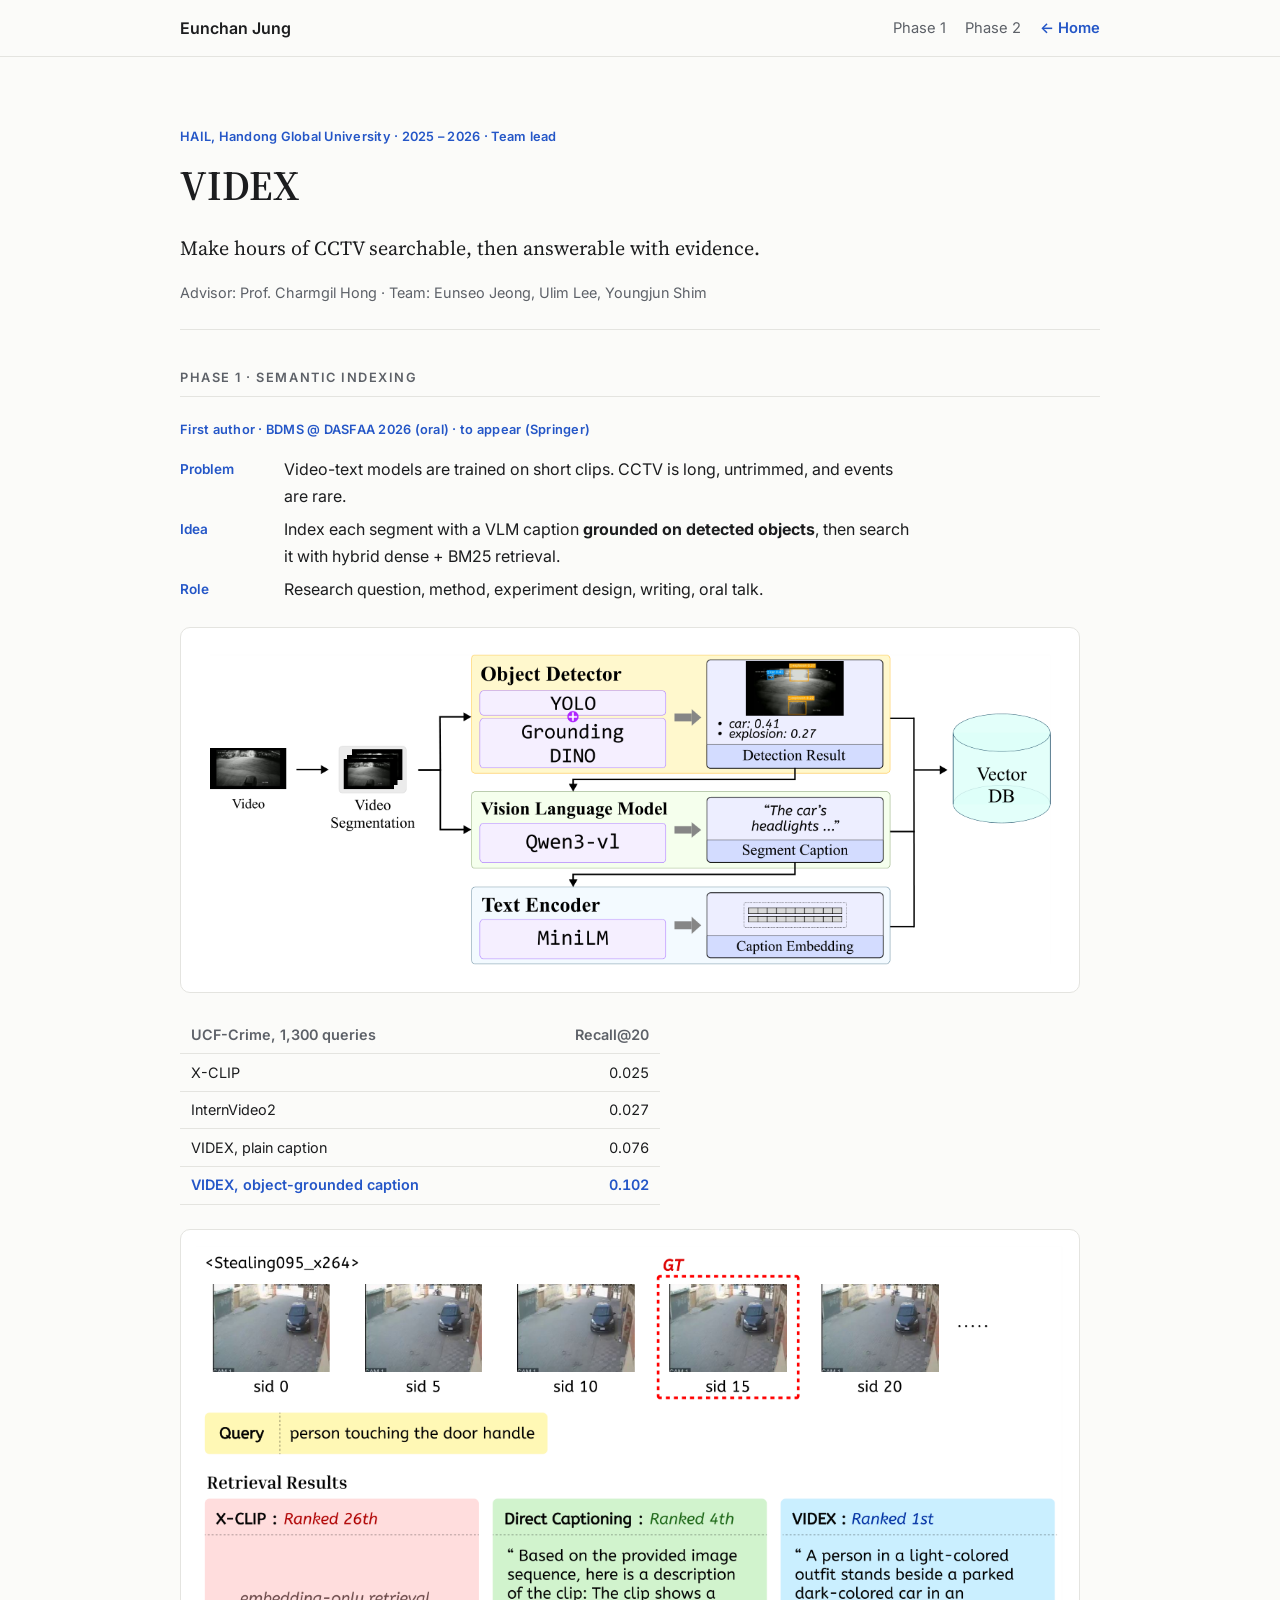
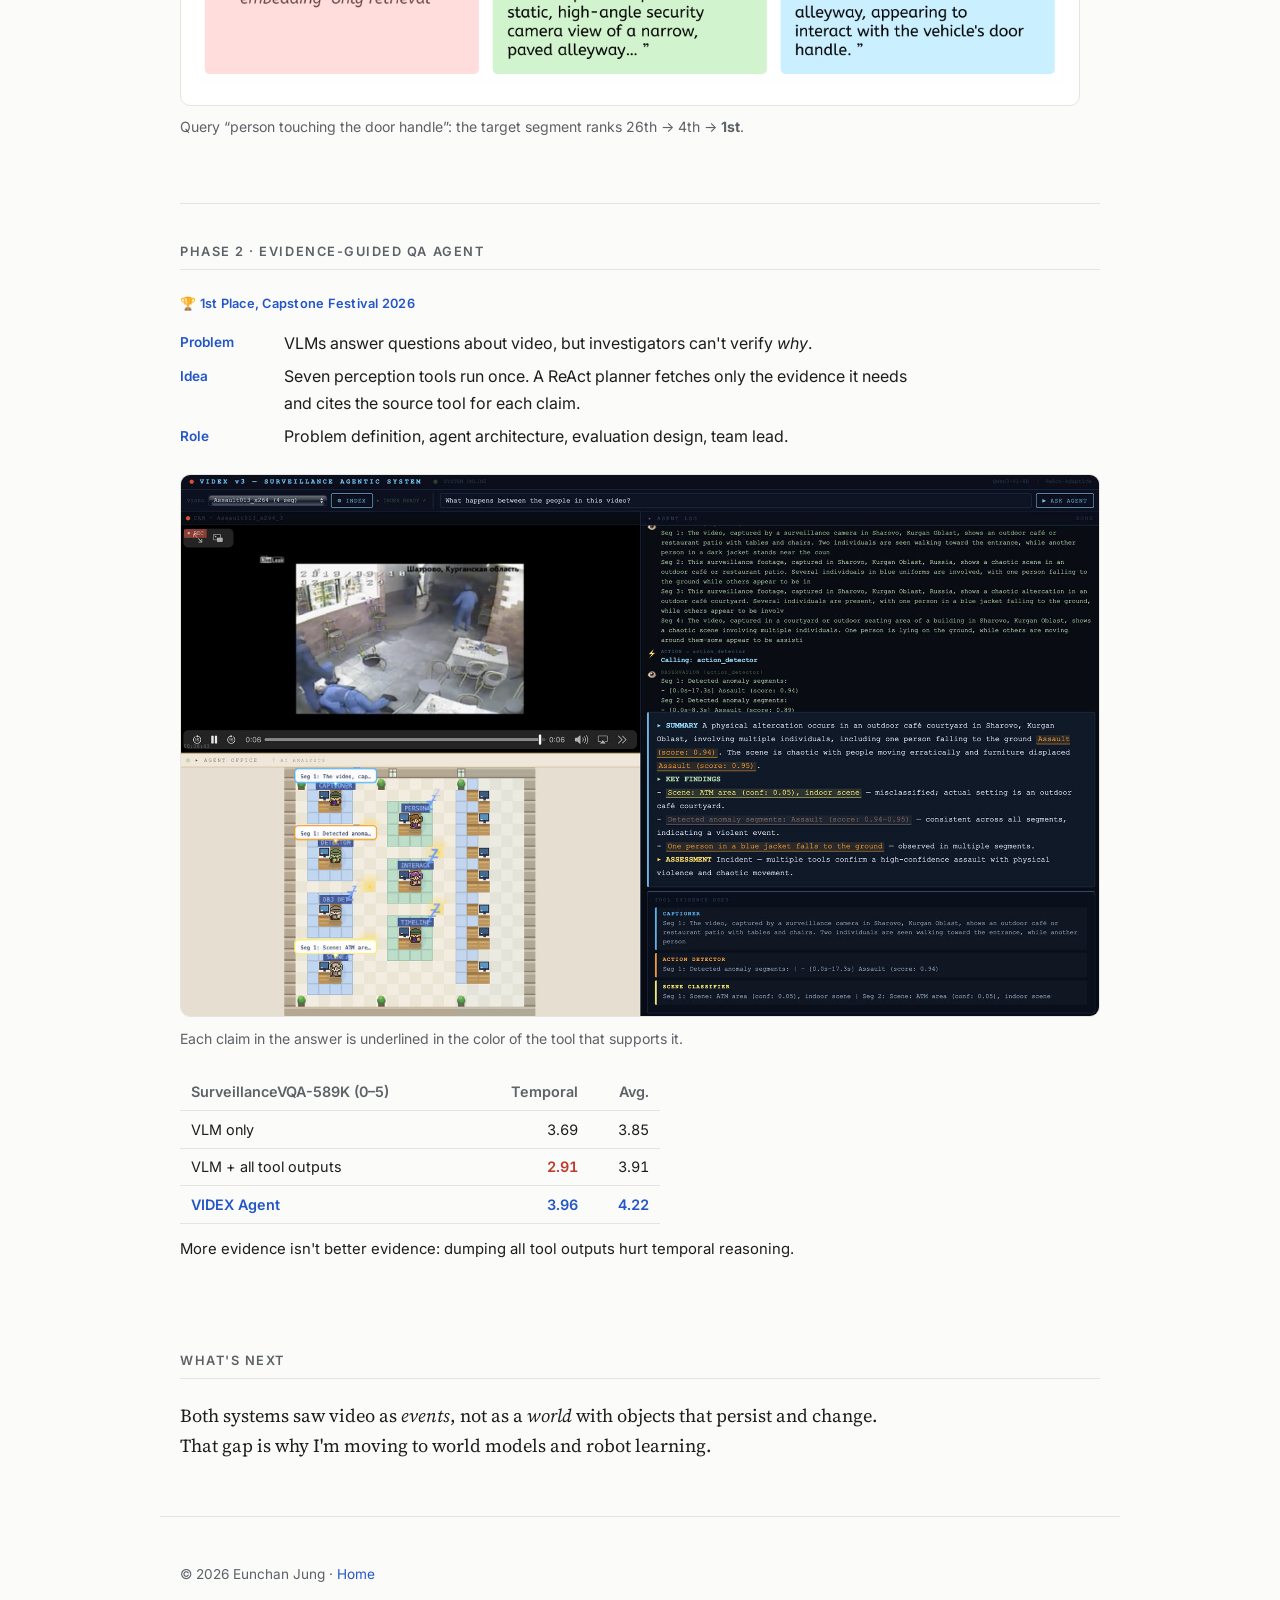
==== videx.html @ 6996e704 "Initial personal website Co-Authored-By: Claude Opus 5.5 <noreply@anthropic.com>" ====
<!DOCTYPE html>
<html lang="en">
<head>
  <meta charset="UTF-8" />
  <meta name="viewport" content="width=device-width, initial-scale=1.0" />
  <title>VIDEX · Eunchan Jung</title>
  <meta name="description" content="VIDEX: semantic indexing and evidence-guided question answering for long surveillance video." />
  <link rel="preconnect" href="https://fonts.googleapis.com" />
  <link rel="preconnect" href="https://fonts.gstatic.com" crossorigin />
  <link href="https://fonts.googleapis.com/css2?family=Inter:wght@400;500;600;700&family=Source+Serif+4:wght@500;600&display=swap" rel="stylesheet" />
  <link rel="stylesheet" href="css/style.css" />
</head>
<body>

  <header class="nav">
    <div class="wrap nav-inner">
      <a class="nav-name" href="index.html">Eunchan Jung</a>
      <nav class="nav-links">
        <a href="#phase1">Phase 1</a>
        <a href="#phase2">Phase 2</a>
        <a href="index.html" class="nav-cv">← Home</a>
      </nav>
    </div>
  </header>

  <main class="wrap">

    <section class="page-head">
      <p class="kicker">HAIL, Handong Global University · 2025 – 2026 · Team lead</p>
      <h1>VIDEX</h1>
      <p class="tagline">Make hours of CCTV searchable, then answerable with evidence.</p>
      <p class="meta">Advisor: Prof. Charmgil Hong · Team: Eunseo Jeong, Ulim Lee, Youngjun Shim <!-- TODO: confirm per phase --></p>
    </section>

    <!-- TODO: demo video (YouTube unlisted) — uncomment when ready
    <section class="demo">
      <div class="media video"><iframe src="https://www.youtube.com/embed/VIDEO_ID" title="VIDEX demo" allowfullscreen></iframe></div>
    </section>
    -->

    <!-- ===================== PHASE 1 ===================== -->
    <section id="phase1">
      <h2>Phase 1 · Semantic Indexing</h2>
      <p class="kicker">First author · BDMS @ DASFAA 2026 (oral) · to appear (Springer)</p>

      <dl class="brief">
        <dt>Problem</dt><dd>Video-text models are trained on short clips. CCTV is long, untrimmed, and events are rare.</dd>
        <dt>Idea</dt><dd>Index each segment with a VLM caption <b>grounded on detected objects</b>, then search it with hybrid dense + BM25 retrieval.</dd>
        <dt>Role</dt><dd>Research question, method, experiment design, writing, oral talk.</dd>
      </dl>

      <figure class="figure paper-fig">
        <img src="assets/img/videx_phase1.png" alt="VIDEX semantic indexing pipeline: segmentation, YOLO + Grounding DINO, Qwen3-VL captions, MiniLM embeddings, vector DB" />
      </figure>

      <div class="table-wrap narrow">
        <table>
          <thead><tr><th>UCF-Crime, 1,300 queries</th><th>Recall@20</th></tr></thead>
          <tbody>
            <tr><td>X-CLIP</td><td>0.025</td></tr>
            <tr><td>InternVideo2</td><td>0.027</td></tr>
            <tr><td>VIDEX, plain caption</td><td>0.076</td></tr>
            <tr class="best"><td>VIDEX, object-grounded caption</td><td>0.102</td></tr>
          </tbody>
        </table>
      </div>

      <figure class="figure paper-fig">
        <img src="assets/img/videx_phase1_case.png" alt="Case study: X-CLIP ranks the target 26th, plain captioning 4th, VIDEX 1st" />
        <figcaption>Query “person touching the door handle”: the target segment ranks 26th → 4th → <b>1st</b>.</figcaption>
      </figure>
    </section>

    <!-- ===================== PHASE 2 ===================== -->
    <section id="phase2">
      <h2>Phase 2 · Evidence-Guided QA Agent</h2>
      <p class="kicker">🏆 1st Place, Capstone Festival 2026</p>

      <dl class="brief">
        <dt>Problem</dt><dd>VLMs answer questions about video, but investigators can't verify <em>why</em>.</dd>
        <dt>Idea</dt><dd>Seven perception tools run once. A ReAct planner fetches only the evidence it needs and cites the source tool for each claim.</dd>
        <dt>Role</dt><dd>Problem definition, agent architecture, evaluation design, team lead.</dd>
      </dl>

      <figure class="figure">
        <img src="assets/img/videx_agent_gui.jpg" alt="VIDEX Agent interface: CCTV player, tool activity, reasoning log with evidence-highlighted answer" />
        <figcaption>Each claim in the answer is underlined in the color of the tool that supports it.</figcaption>
      </figure>

      <div class="table-wrap narrow">
        <table class="wide">
          <thead><tr><th>SurveillanceVQA-589K (0–5)</th><th>Temporal</th><th>Avg.</th></tr></thead>
          <tbody>
            <tr><td>VLM only</td><td>3.69</td><td>3.85</td></tr>
            <tr><td>VLM + all tool outputs</td><td class="bad">2.91</td><td>3.91</td></tr>
            <tr class="best"><td>VIDEX Agent</td><td>3.96</td><td>4.22</td></tr>
          </tbody>
        </table>
      </div>
      <p class="result">More evidence isn't better evidence: dumping all tool outputs hurt temporal reasoning.</p>
    </section>

    <!-- ===================== NEXT ===================== -->
    <section id="next">
      <h2>What's next</h2>
      <p class="statement">
        Both systems saw video as <em>events</em>, not as a <em>world</em> with objects that persist and change.
        That gap is why I'm moving to world models and robot learning.
      </p>
    </section>

  </main>

  <footer class="wrap footer">
    <p>© <span id="year"></span> Eunchan Jung · <a href="index.html">Home</a></p>
  </footer>
  <script>document.getElementById('year').textContent = new Date().getFullYear();</script>
</body>
</html>
---- css/style.css ----
/* ---------- Tokens ---------- */
:root {
  --bg: #fbfbf9;
  --surface: #ffffff;
  --text: #1c1d1f;
  --muted: #5d6168;
  --line: #e4e4e0;
  --accent: #2456c7;
  --accent-soft: #e8eefb;
  --ok: #1f9d55;
  --radius: 10px;
  --max: 960px;
  color-scheme: light;
}
@media (prefers-color-scheme: dark) {
  :root {
    --bg: #131416;
    --surface: #1b1c1f;
    --text: #e8e8e6;
    --muted: #a0a3a9;
    --line: #2c2e32;
    --accent: #7ea2ff;
    --accent-soft: #1e2740;
    color-scheme: dark;
  }
}

/* ---------- Base ---------- */
* { box-sizing: border-box; }
html { scroll-behavior: smooth; scroll-padding-top: 72px; }
body {
  margin: 0;
  background: var(--bg);
  color: var(--text);
  font: 16px/1.65 "Inter", system-ui, -apple-system, "Segoe UI", sans-serif;
}
img { max-width: 100%; display: block; }
a { color: var(--accent); text-decoration: none; }
a:hover { text-decoration: underline; }
.wrap { max-width: var(--max); margin: 0 auto; padding-inline: 20px; }

h1, h2, h3 { line-height: 1.25; margin: 0 0 .5em; }
h1 { font-family: "Source Serif 4", Georgia, serif; font-size: clamp(2rem, 5vw, 2.6rem); font-weight: 600; }
h2 {
  font-size: .8rem; letter-spacing: .12em; text-transform: uppercase;
  color: var(--muted); font-weight: 600;
  padding-bottom: .6rem; border-bottom: 1px solid var(--line); margin-bottom: 1.4rem;
}
h3 { font-size: 1.1rem; font-weight: 600; }
section { padding-block: 2.5rem; }

/* ---------- Nav ---------- */
.nav {
  position: sticky; top: 0; z-index: 10;
  background: color-mix(in srgb, var(--bg) 88%, transparent);
  backdrop-filter: blur(8px);
  border-bottom: 1px solid var(--line);
}
.nav-inner { display: flex; align-items: center; justify-content: space-between; height: 56px; gap: 1rem; }
.nav-name { font-weight: 600; color: var(--text); }
.nav-links { display: flex; gap: 1.2rem; font-size: .92rem; }
.nav-links a { color: var(--muted); }
.nav-links a:hover { color: var(--text); text-decoration: none; }
.nav-links .nav-cv { color: var(--accent); font-weight: 600; }
@media (max-width: 600px) {
  .nav-links a:not(.nav-cv) { display: none; }
}

/* ---------- Hero ---------- */
.hero {
  display: grid; grid-template-columns: 1.1fr 1fr; gap: 2.5rem; align-items: center;
  padding-block: 4rem 2.5rem;
}
.avatar { width: 88px; height: 88px; border-radius: 50%; object-fit: cover; margin-bottom: 1rem; }
.tagline { font-family: "Source Serif 4", Georgia, serif; font-size: 1.25rem; margin: 0 0 1rem; }
.tagline .arrow { color: var(--accent); }
.lead { color: var(--muted); margin: 0 0 1rem; }
.status {
  display: inline-flex; align-items: center; gap: .5rem;
  font-size: .88rem; padding: .35rem .8rem; border-radius: 999px;
  background: var(--accent-soft); margin: 0 0 1.2rem;
}
.dot { width: 8px; height: 8px; border-radius: 50%; background: var(--ok); }
.links { display: flex; flex-wrap: wrap; gap: .5rem; }
.btn {
  font-size: .88rem; padding: .45rem .9rem; border-radius: 8px;
  border: 1px solid var(--line); color: var(--text); background: var(--surface);
}
.btn:hover { border-color: var(--accent); text-decoration: none; }
.btn.primary { background: var(--accent); border-color: var(--accent); color: #fff; }
.hero.solo { grid-template-columns: 1fr; max-width: 46rem; }
@media (max-width: 760px) {
  .hero { grid-template-columns: 1fr; padding-top: 2.5rem; }
}

/* ---------- Media / placeholders ---------- */
.media { aspect-ratio: 16 / 10; border-radius: var(--radius); overflow: hidden; background: var(--surface); max-width: 100%; }
.media.video { aspect-ratio: 16 / 9; }
.media iframe, .media img, .media video { width: 100%; height: 100%; border: 0; object-fit: cover; }
.placeholder {
  height: 100%; display: grid; place-items: center; text-align: center;
  border: 2px dashed var(--line); border-radius: var(--radius);
  color: var(--muted); font-size: .9rem; padding: 1rem;
}

/* ---------- News ---------- */
.news { list-style: none; padding: 0; margin: 0; }
.news li { display: flex; gap: 1rem; padding: .35rem 0; }
.news time { flex: 0 0 4.5rem; color: var(--muted); font-variant-numeric: tabular-nums; font-size: .92rem; padding-top: .1rem; }

/* ---------- Research ---------- */
.interests { padding-left: 1.2rem; }
.interests li { margin-bottom: .35rem; }

/* ---------- Projects ---------- */
.project {
  display: grid; grid-template-columns: 300px 1fr; gap: 1.8rem;
  padding: 1.5rem 0; border-bottom: 1px solid var(--line);
}
.project:last-of-type { border-bottom: 0; }
.project p { margin: 0 0 .8rem; }
.kicker { font-size: .8rem; color: var(--accent); font-weight: 600; letter-spacing: .02em; }
.takeaway { background: var(--accent-soft); padding: .6rem .9rem; border-radius: 8px; font-size: .95rem; }
.tags { display: flex; flex-wrap: wrap; gap: .4rem; }
.tags span { font-size: .75rem; padding: .15rem .55rem; border-radius: 999px; border: 1px solid var(--line); color: var(--muted); }
.plinks { font-size: .9rem; font-weight: 500; }
.phases { padding-left: 1.1rem; margin: 0 0 .8rem; font-size: .95rem; }
.phases li { margin-bottom: .3rem; }
@media (max-width: 760px) {
  .project { grid-template-columns: 1fr; gap: 1rem; }
}

.table-wrap { overflow-x: auto; margin-bottom: .8rem; }
table { border-collapse: collapse; width: 100%; font-size: .9rem; }
th, td { text-align: left; padding: .4rem .7rem; border-bottom: 1px solid var(--line); }
th { color: var(--muted); font-weight: 600; }
td:last-child, th:last-child { text-align: right; font-variant-numeric: tabular-nums; }

/* ---------- Publications ---------- */
.pubs { padding-left: 1.2rem; }
.pubs li { margin-bottom: .8rem; }
.pub-title { display: block; font-weight: 500; }

/* ---------- About ---------- */
.about-grid { display: grid; grid-template-columns: repeat(auto-fit, minmax(220px, 1fr)); gap: 1.5rem; }
.about-grid p { margin: 0; color: var(--muted); }
.about-grid strong { color: var(--text); }

/* Project groups */
.group-head { margin: 1.5rem 0 .2rem; }
.group-head:first-of-type { margin-top: 0; }
.group-head h3 { font-size: 1.25rem; margin-bottom: .3rem; }
.group-head p { margin: 0; color: var(--muted); font-size: .92rem; }
.arc { display: inline-block; margin-top: .3rem; color: var(--text); }
.arc .arrow { color: var(--accent); }
.project h4 { font-size: 1.08rem; margin: 0 0 .6rem; line-height: 1.3; }
.project .media img { object-fit: cover; object-position: left top; }
.role { font-size: .93rem; border-left: 3px solid var(--accent); padding-left: .8rem; }
.soon { color: var(--muted); font-weight: 400; font-style: italic; }
tr.best td { font-weight: 600; color: var(--accent); }
.compact { list-style: none; padding: 0; margin: 0; }
.compact li { padding: .6rem 0; color: var(--muted); font-size: .95rem; }
.compact strong { color: var(--text); }
.when { color: var(--muted); font-size: .85rem; font-variant-numeric: tabular-nums; }

/* Project detail page */
.page-head { padding-block: 3.5rem 1.5rem; }
.page-head .meta { color: var(--muted); font-size: .9rem; margin: 0; }
.demo { padding-block: 0 1rem; }
.demo .media { max-width: 820px; }
.two-col { display: grid; grid-template-columns: 1fr 1fr; gap: 2rem; margin-bottom: 1rem; }
@media (max-width: 760px) { .two-col { grid-template-columns: 1fr; gap: .5rem; } }
section h4 { font-size: .98rem; margin: 1rem 0 .5rem; }
.steps { padding-left: 1.2rem; margin: 0; }
.steps li { margin-bottom: .45rem; }
.figure { margin: 1.5rem 0; }
.figure img { border-radius: var(--radius); border: 1px solid var(--line); }
/* Paper figures have a white background: keep them on white in both themes */
.media.fig { background: #fff; border: 1px solid var(--line); display: grid; place-items: center; padding: .6rem; }
.project .media.fig img { object-fit: contain; }
.paper-fig img { background: #fff; padding: .8rem; max-width: 900px; width: 100%; }
.figure figcaption { color: var(--muted); font-size: .88rem; margin-top: .6rem; }
.note { color: var(--muted); font-size: .88rem; margin: 0 0 .6rem; }
.findings { padding-left: 1.2rem; margin: .5rem 0 1.2rem; }
.findings li { margin-bottom: .35rem; }
table.wide td:not(:first-child), table.wide th:not(:first-child) { text-align: right; font-variant-numeric: tabular-nums; }
td.bad { color: #c0392b; font-weight: 600; }
.more { font-weight: 600; }

/* Concise layout helpers */
.statement { font-family: "Source Serif 4", Georgia, serif; font-size: 1.15rem; line-height: 1.6; max-width: 46rem; margin: 0 0 1rem; }
.chips { display: flex; flex-wrap: wrap; gap: .45rem; margin: 0; }
.chips span { font-size: .82rem; padding: .25rem .7rem; border-radius: 999px; background: var(--accent-soft); color: var(--accent); font-weight: 500; }
.result { font-size: .93rem; color: var(--text); margin: 0 0 .7rem !important; }
.result b { color: var(--accent); }
a.media { display: block; }
a.media:hover { opacity: .92; }
.earlier { color: var(--muted); font-size: .92rem; margin: 1.2rem 0 0; }
.about-line { color: var(--muted); font-size: .93rem; margin: .4rem 0; }
.about-line b { color: var(--text); margin-right: .4rem; }
.brief { display: grid; grid-template-columns: 5.5rem 1fr; gap: .45rem 1rem; margin: 1rem 0 1.4rem; max-width: 46rem; }
.brief dt { font-weight: 600; font-size: .85rem; color: var(--accent); padding-top: .1rem; }
.brief dd { margin: 0; }
.narrow { max-width: 30rem; }
#phase1, #phase2 { border-top: 1px solid var(--line); }

/* Experience timeline */
.timeline { list-style: none; padding: 0; margin: 0 0 1rem; }
.timeline li { display: grid; grid-template-columns: 7rem 1fr; gap: 1rem; padding: .3rem 0; }
.timeline small { color: var(--muted); font-size: .88rem; }
@media (max-width: 600px) {
  .timeline li { grid-template-columns: 1fr; gap: 0; }
}

.skills-title { margin-top: 2rem; }
.skills { display: grid; grid-template-columns: 11rem 1fr; gap: .55rem 1.2rem; margin: 0; }
.skills dt { font-weight: 600; font-size: .92rem; }
.skills dd { margin: 0; color: var(--muted); font-size: .95rem; }
.skills .learning { color: var(--accent); font-weight: 500; }
@media (max-width: 600px) {
  .skills { grid-template-columns: 1fr; gap: .1rem; }
  .skills dd { margin-bottom: .7rem; }
}

/* ---------- Footer ---------- */
.footer { padding-block: 2rem 3rem; color: var(--muted); font-size: .85rem; border-top: 1px solid var(--line); }
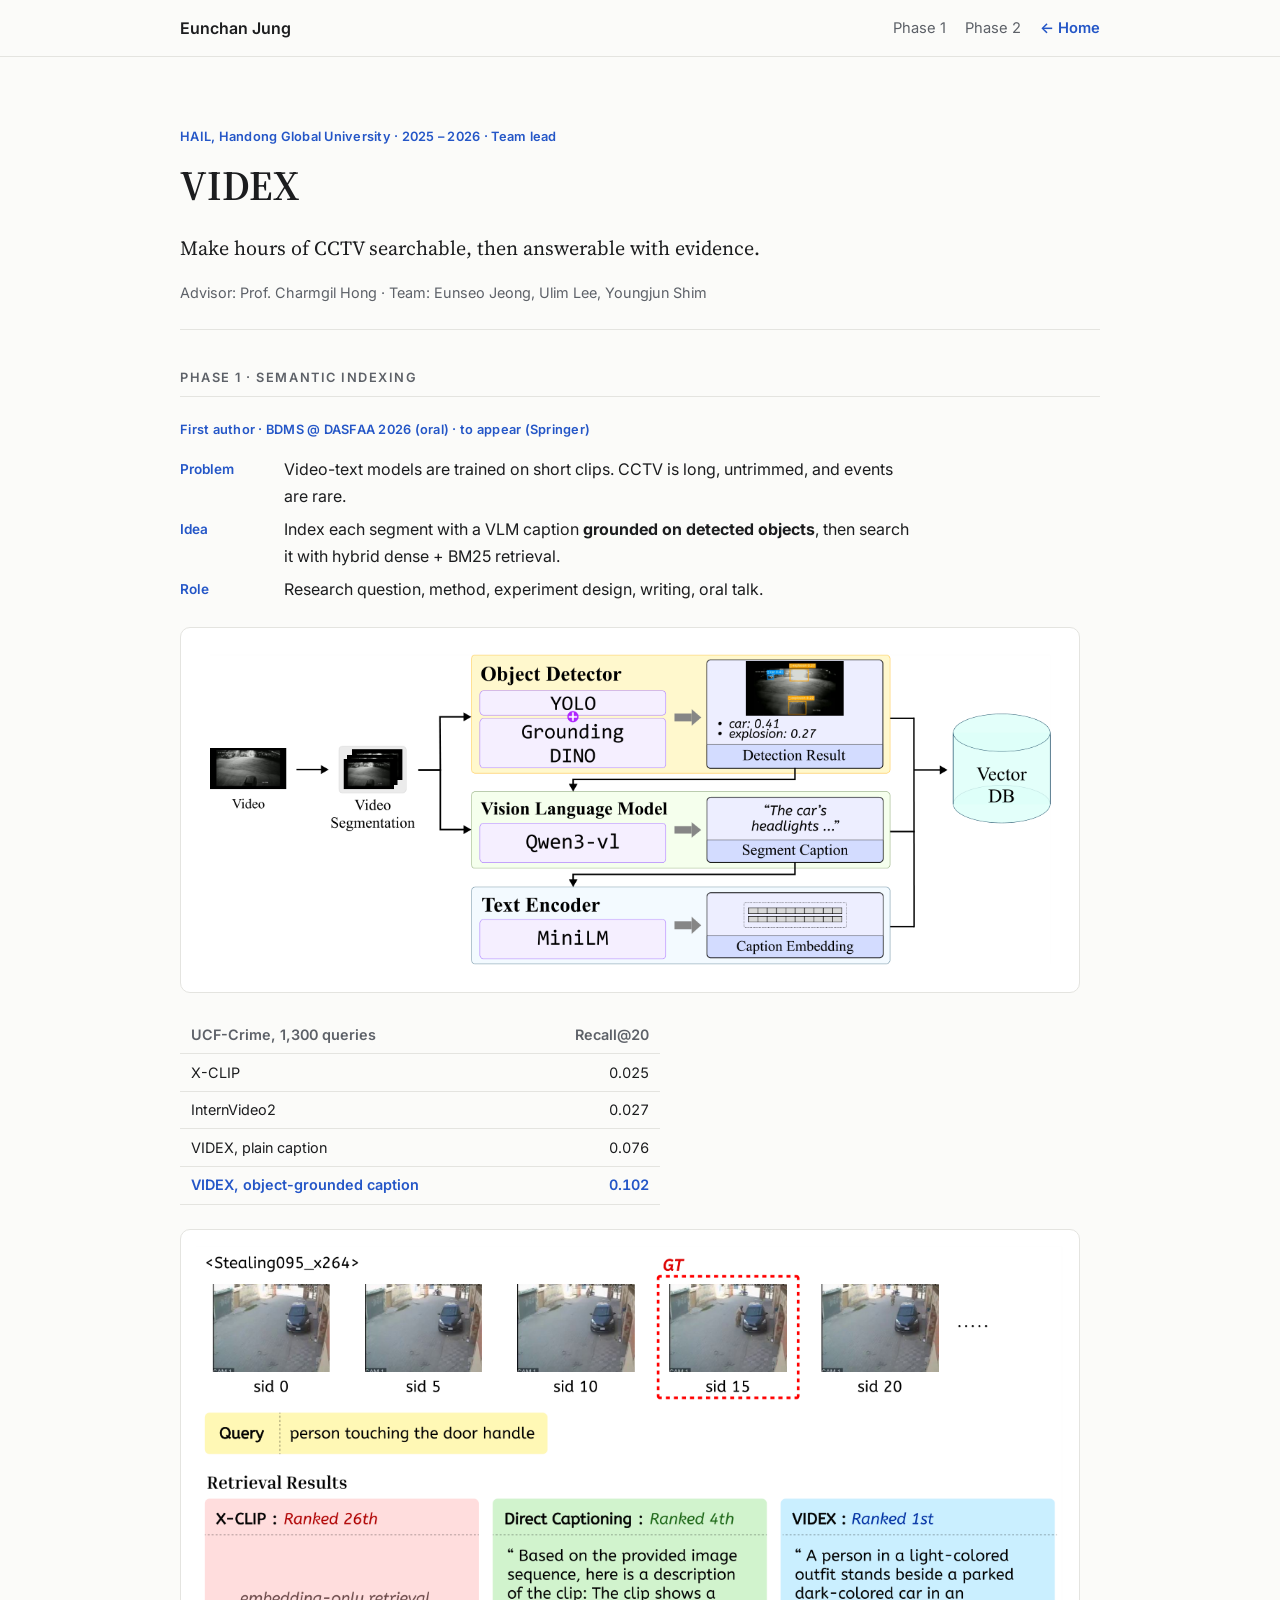
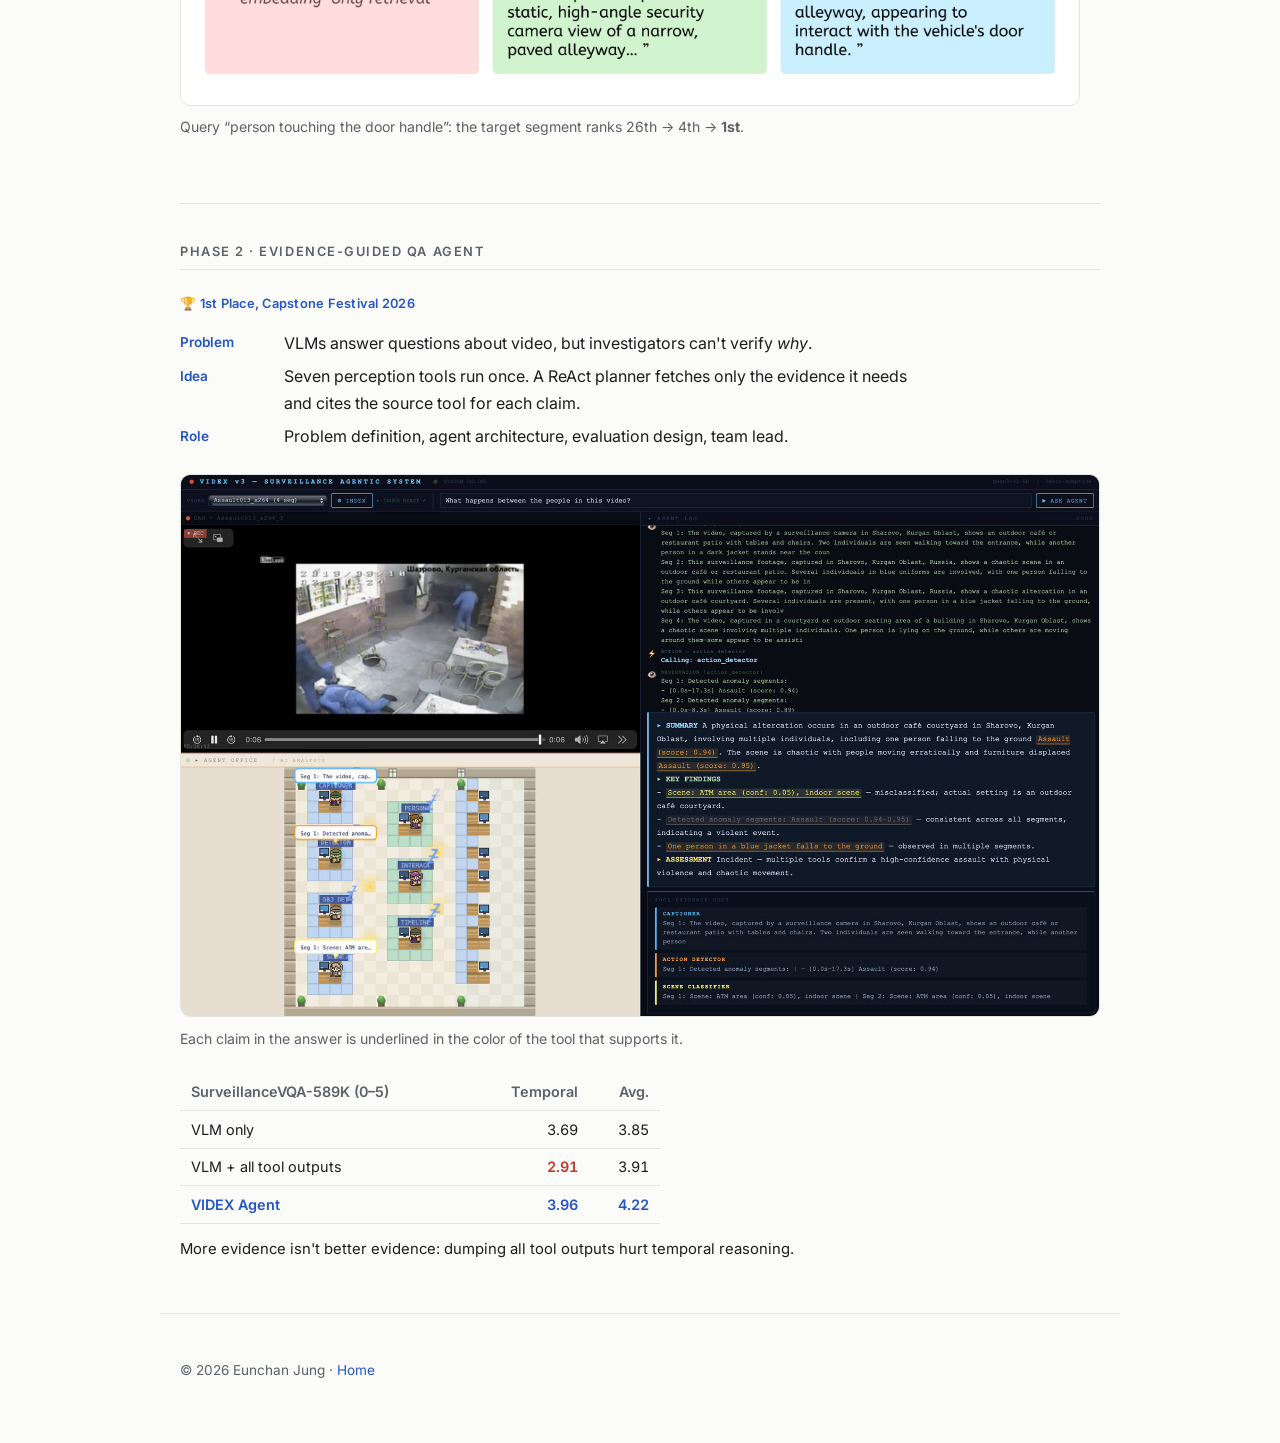
==== commit 384d0815: "Remove What's next section from VIDEX page Co-Authored-By: Claude Opus 5.5 <noreply@anthropic.com>" ====
--- a/videx.html
+++ b/videx.html
@@ -100,15 +100,6 @@
       <p class="result">More evidence isn't better evidence: dumping all tool outputs hurt temporal reasoning.</p>
     </section>
 
-    <!-- ===================== NEXT ===================== -->
-    <section id="next">
-      <h2>What's next</h2>
-      <p class="statement">
-        Both systems saw video as <em>events</em>, not as a <em>world</em> with objects that persist and change.
-        That gap is why I'm moving to world models and robot learning.
-      </p>
-    </section>
-
   </main>
 
   <footer class="wrap footer">
--- a/css/style.css
+++ b/css/style.css
@@ -204,6 +204,15 @@
 .narrow { max-width: 30rem; }
 #phase1, #phase2 { border-top: 1px solid var(--line); }
 
+/* About facts: aligned with the timeline columns */
+.facts { display: grid; grid-template-columns: 7rem 1fr; gap: .3rem 1rem; margin: 1.2rem 0 0; padding-top: 1rem; border-top: 1px solid var(--line); }
+.facts dt { color: var(--muted); font-size: .85rem; padding-top: .1rem; }
+.facts dd { margin: 0; font-size: .95rem; }
+@media (max-width: 600px) {
+  .facts { grid-template-columns: 1fr; gap: 0; }
+  .facts dd { margin-bottom: .5rem; }
+}
+
 /* Experience timeline */
 .timeline { list-style: none; padding: 0; margin: 0 0 1rem; }
 .timeline li { display: grid; grid-template-columns: 7rem 1fr; gap: 1rem; padding: .3rem 0; }
